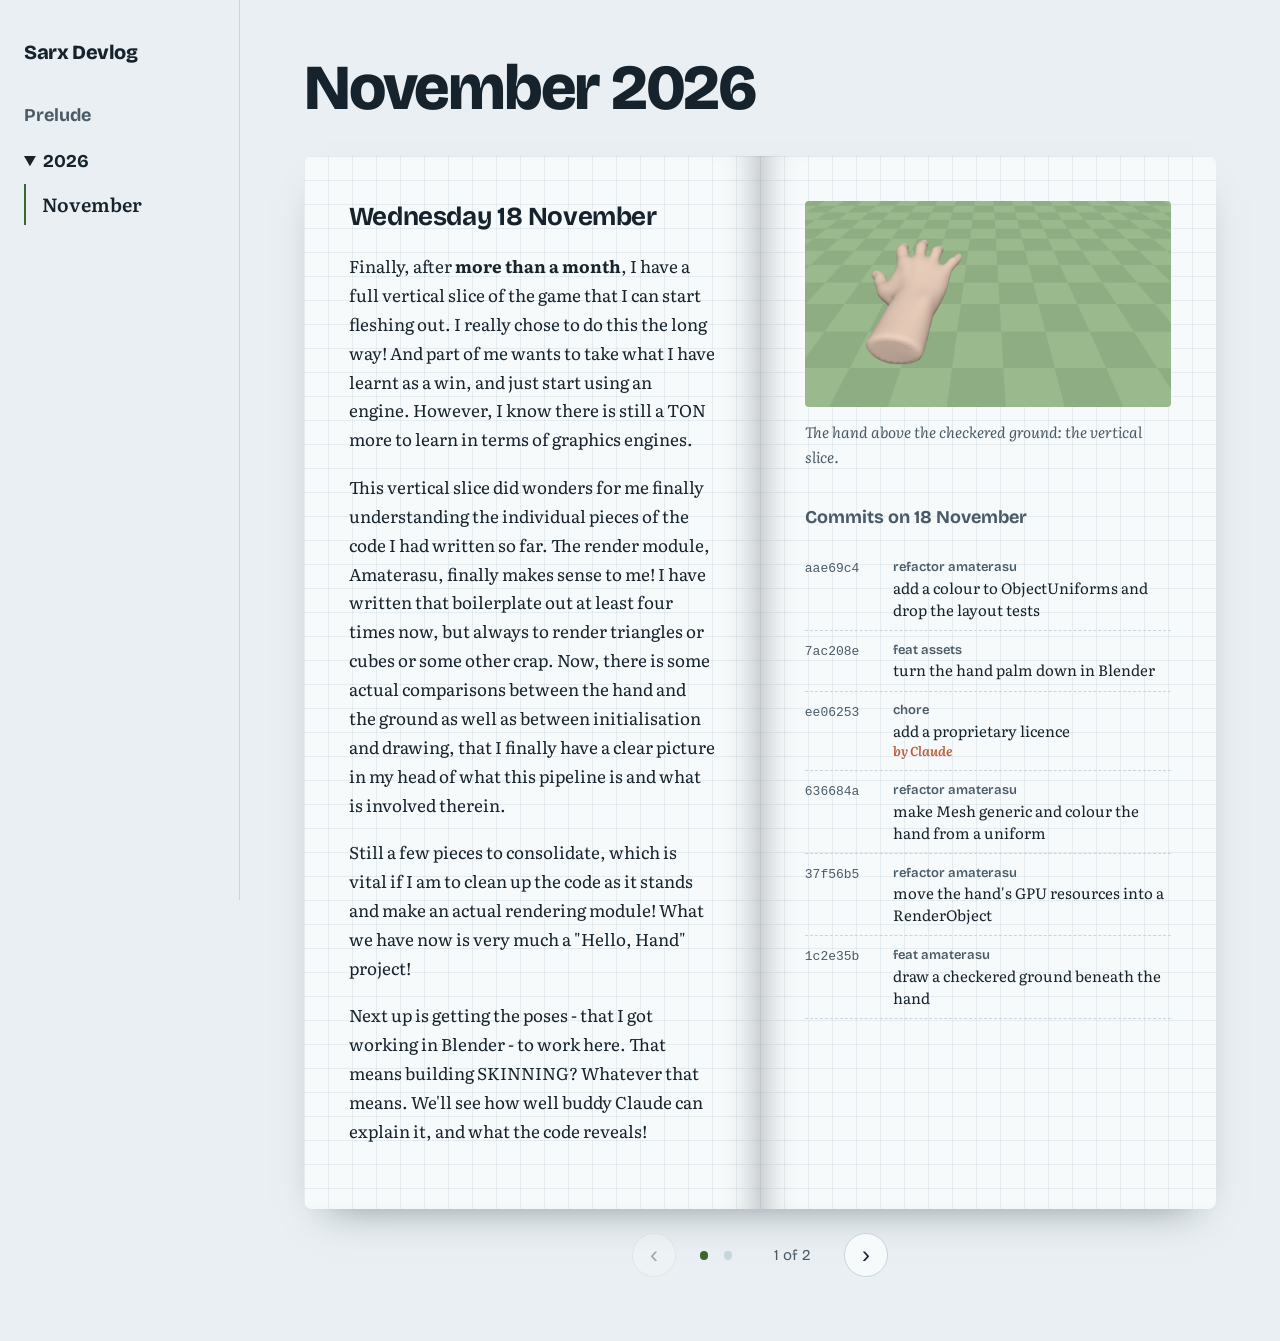
==== log/2026-11.html @ 4a2637cd "feat: publish the Sarx dev log, from the prelude to 19 November 2026" ====
<!doctype html>
<html lang="en-GB">
<head>
    <meta charset="utf-8">
    <meta name="viewport" content="width=device-width, initial-scale=1">
    <title>November 2026 Log</title>
    <meta name="description" content="The Sarx development log for November 2026, one diary entry per day, with that day's commits.">
    <link rel="preconnect" href="https://fonts.googleapis.com">
    <link rel="preconnect" href="https://fonts.gstatic.com" crossorigin>
    <link rel="stylesheet" href="https://fonts.googleapis.com/css2?family=Bricolage+Grotesque:opsz,wght@12..96,400..800&family=Literata:ital,opsz,wght@0,7..72,400..600;1,7..72,400&display=swap">
    <link rel="stylesheet" href="../css/style.css">
    <script src="../data/months.js" defer></script>
    <script src="../data/commits/2026-11.js" defer></script>
    <script src="../js/site.js" defer></script>
    <script src="../js/logbook.js" defer></script>
</head>
<body class="log-page" data-root="../" data-month="2026-11">
    <a class="skip-link" href="#main">Skip to the entries</a>

    <nav class="sidebar" aria-label="Months of the log"></nav>

    <main id="main" class="log-main">
        <h1 class="month-title">November 2026</h1>

        <div class="logbook" data-month="2026-11">
        <article class="entry" id="18" data-date="2026-11-18">
            <p>Finally, after <strong>more than a month</strong>, I have a full vertical slice of the game that I can start fleshing out. I really chose to do this the long way! And part of me wants to take what I have learnt as a win, and just start using an engine. However, I know there is still a TON more to learn in terms of graphics engines.</p>
            <p>This vertical slice did wonders for me finally understanding the individual pieces of the code I had written so far. The render module, Amaterasu, finally makes sense to me! I have written that boilerplate out at least four times now, but always to render triangles or cubes or some other crap. Now, there is some actual comparisons between the hand and the ground as well as between initialisation and drawing, that I finally have a clear picture in my head of what this pipeline is and what is involved therein.</p>
            <p>Still a few pieces to consolidate, which is vital if I am to clean up the code as it stands and make an actual rendering module! What we have now is very much a "Hello, Hand" project!</p>
            <p>Next up is getting the poses - that I got working in Blender - to work here. That means building SKINNING? Whatever that means. We'll see how well buddy Claude can explain it, and what the code reveals!</p>
            <figure>
                <img src="../images/2026-11-18-hand.png" width="1920" height="1080" alt="A pale hand and forearm, fingers spread, floating above an endless green checkered ground.">
                <figcaption>The hand above the checkered ground: the vertical slice.</figcaption>
            </figure>
        </article>

        <article class="entry" id="19" data-date="2026-11-19">
            <p>GTA IV came out today! Not sure much work will be done ;)</p>
        </article>
        </div>
    </main>
</body>
</html>
---- css/style.css ----
/*
 * The palette comes from the first frame that Sarx draws. The sky is the renderer's clear colour,
 * the ground is its two checker greens, and the hand is the colour that the renderer gives the hand.
 * Each value is the sRGB form of the linear colour in the renderer.
 */
:root {
    --sky:          #597c95;
    --sky-high:     #46667c;
    --haze:         #9db4c4;
    --ground-light: #a1c495;
    --ground-dark:  #8daf81;
    --hand:         #edd1bf;

    --paper:        #e9eff2;
    --ink:          #17232c;
    --ink-soft:     #4a5a66;
    --accent:       #3b6630;
    --rule:         #c9d5dc;

    --page:         #f7fafb;
    --page-grid:    rgb(89 124 149 / 0.11);
    --spine:        rgb(23 35 44 / 0.3);
    /* Claude's orange, darkened on light pages so that small text stays readable */
    --claude:       #b85a38;

    --clay:         #b5704a;
    --glass:        #a9dcd8;
    --wood:         #8a5a2e;

    --font-display: "Bricolage Grotesque", "Segoe UI", sans-serif;
    --font-body:    "Literata", Georgia, serif;

    --gutter:       clamp(1rem, 5vw, 4rem);
    --measure:      38rem;

    color-scheme: light dark;
}

@media (prefers-color-scheme: dark) {
    :root:not([data-theme="light"]) {
        --sky-high: #2e4557;
        --paper:    #121b22;
        --ink:      #dce5eb;
        --ink-soft: #9fb0bc;
        --accent:   #a1c495;
        --rule:     #26343f;
        --page:     #18232c;
        --page-grid: rgb(157 180 196 / 0.07);
        --spine:    rgb(0 0 0 / 0.55);
        --claude:   #d97757;
    }
}

:root[data-theme="dark"] {
    --sky-high: #2e4557;
    --paper:    #121b22;
    --ink:      #dce5eb;
    --ink-soft: #9fb0bc;
    --accent:   #a1c495;
    --rule:     #26343f;
    --page:     #18232c;
    --page-grid: rgb(157 180 196 / 0.07);
    --spine:    rgb(0 0 0 / 0.55);
    --claude:   #d97757;
}

/* ========================================================================================== */
/*                                           Base                                             */
/* ========================================================================================== */

*,
*::before,
*::after {
    box-sizing: border-box;
}

html {
    -webkit-text-size-adjust: 100%;
}

body {
    margin: 0;
    background: var(--paper);
    color: var(--ink);
    font-family: var(--font-body);
    font-size: 1.1875rem;
    line-height: 1.65;
    font-optical-sizing: auto;
    overflow-x: hidden;
}

h1,
h2 {
    font-family: var(--font-display);
    font-optical-sizing: auto;
    margin: 0;
}

p {
    margin: 0 0 1.1em;
}

a {
    color: var(--accent);
    text-underline-offset: 0.18em;
}

:focus-visible {
    outline: 3px solid var(--accent);
    outline-offset: 3px;
}

.skip-link {
    position: absolute;
    left: var(--gutter);
    top: -4rem;
    z-index: 10;
    padding: 0.5rem 1rem;
    background: var(--paper);
    color: var(--ink);
    font-family: var(--font-display);
}

.skip-link:focus {
    top: 1rem;
}

/* ========================================================================================== */
/*                                           Hero                                             */
/* ========================================================================================== */

/* The hero repeats the scene that Sarx draws: a sky, and a checkered ground beneath the hand. */
.hero {
    position: relative;
    min-height: max(34rem, 88svh);
    overflow: hidden;
    background: linear-gradient(to bottom, var(--sky-high) 0%, var(--sky) 38%, var(--haze) 58%);
    isolation: isolate;
}

.hero-text {
    position: relative;
    z-index: 2;
    padding: clamp(3rem, 9vh, 6rem) var(--gutter) 0;
    max-width: 72rem;
}

.wordmark {
    color: var(--hand);
    font-size: clamp(5.5rem, 21vw, 15rem);
    font-weight: 800;
    font-variation-settings: "opsz" 96;
    line-height: 0.82;
    letter-spacing: -0.055em;
    margin-left: -0.04em;
}

.lede {
    max-width: 30rem;
    margin-top: clamp(1.25rem, 3vh, 2rem);
    color: #f4f7f9;
    font-size: clamp(1.125rem, 1.6vw, 1.3125rem);
    line-height: 1.55;
}

/* The ground starts at the horizon, 58% of the way down, and fills the rest of the hero. */
.ground {
    position: absolute;
    inset: 58% 0 0;
    z-index: 0;
    perspective: 32rem;
    perspective-origin: 50% 0;
    overflow: hidden;
}

/* The plane stands on the hero's bottom edge, then tips back, so that its far end meets the horizon. */
.ground-plane {
    position: absolute;
    left: -150%;
    right: -150%;
    bottom: 0;
    height: 900%;
    transform-origin: 50% 100%;
    transform: rotateX(76deg);
    background:
        repeating-conic-gradient(var(--ground-light) 0 25%, var(--ground-dark) 0 50%)
        50% 100% / 9rem 9rem;
}

/* The haze softens the far squares into the sky, as distance would. */
.ground::after {
    content: "";
    position: absolute;
    inset: 0;
    background: linear-gradient(to bottom, var(--haze) 0%, rgb(157 180 196 / 0) 45%);
}

/* The script places the shadow under the cursor. It stays still where the script cannot run. */
.hand-shadow {
    position: absolute;
    left: 0;
    top: 0;
    z-index: 1;
    width: 15rem;
    height: 4.5rem;
    margin: -2.25rem 0 0 -7.5rem;
    border-radius: 50%;
    background: radial-gradient(closest-side, rgb(23 45 28 / 0.5), rgb(23 45 28 / 0.28) 55%, rgb(23 45 28 / 0));
    pointer-events: none;
    transform: translate(70vw, calc(max(34rem, 88svh) * 0.8)) scale(0.8);
    will-change: transform;
}

/* ========================================================================================== */
/*                                          Sections                                          */
/* ========================================================================================== */

main {
    padding: clamp(3rem, 8vw, 6rem) var(--gutter) 0;
}

.section {
    display: grid;
    grid-template-columns: minmax(0, 1fr);
    gap: 1rem;
    max-width: 64rem;
    margin: 0 auto;
    padding-bottom: clamp(3rem, 7vw, 5rem);
}

@media (min-width: 56rem) {
    .section {
        grid-template-columns: 15rem minmax(0, var(--measure));
        gap: 3rem;
    }
}

.section h2 {
    font-size: clamp(1.75rem, 3vw, 2.125rem);
    font-weight: 700;
    line-height: 1.15;
    letter-spacing: -0.02em;
}

.section-body {
    max-width: var(--measure);
}

.aside {
    color: var(--ink-soft);
    font-style: italic;
}

/* ---- Materials ---- */

.materials {
    list-style: none;
    margin: 0 0 1.4em;
    padding: 0;
}

.materials li {
    display: flex;
    align-items: center;
    gap: 0.9rem;
    padding: 0.35rem 0;
}

.swatch {
    flex: none;
    width: 1.6rem;
    height: 1.6rem;
    border-radius: 0.4rem;
}

.swatch-clay {
    background: var(--clay);
}

.swatch-glass {
    background: linear-gradient(135deg, #e6f7f5 0%, var(--glass) 45%, #7cc1bc 100%);
    box-shadow: inset 0 0 0 1px rgb(255 255 255 / 0.6);
}

.swatch-wood {
    background: repeating-linear-gradient(100deg, var(--wood) 0 0.3rem, #7a4e26 0.3rem 0.45rem);
}

/* ---- Crates ---- */

.pantheon {
    margin: 1.5rem 0 0;
}

.god {
    padding: 1.1rem 0;
    border-top: 1px solid var(--rule);
}

.god:last-child {
    border-bottom: 1px solid var(--rule);
}

.god dt {
    font-family: var(--font-display);
    font-size: 1.5rem;
    font-weight: 700;
    line-height: 1.2;
}

.god dd {
    margin: 0;
}

.god .domain {
    color: var(--ink-soft);
    font-style: italic;
    font-size: 1rem;
    margin-bottom: 0.35rem;
}

/* ---- The log ---- */

.empty {
    color: var(--ink-soft);
}

.month-list {
    list-style: none;
    margin: 0;
    padding: 0;
}

.month-list a {
    font-family: var(--font-display);
    font-size: 1.5rem;
    font-weight: 700;
}

/* ========================================================================================== */
/*                                         Month page                                         */
/* ========================================================================================== */

.log-page {
    display: grid;
    grid-template-columns: 15rem minmax(0, 1fr);
    min-height: 100vh;
}

/* ---- Sidebar ---- */

.sidebar {
    position: sticky;
    top: 0;
    height: 100vh;
    overflow-y: auto;
    padding: 2.25rem 1.5rem;
    border-right: 1px solid var(--rule);
}

.sidebar-header {
    display: flex;
    align-items: center;
    justify-content: space-between;
    gap: 1rem;
}

.sidebar-home {
    color: var(--ink);
    font-family: var(--font-display);
    font-size: 1.25rem;
    font-weight: 800;
    letter-spacing: -0.02em;
    text-decoration: none;
}

.sidebar-toggle {
    display: none;
}

.sidebar-years {
    margin-top: 2rem;
}

.sidebar-prelude {
    display: block;
    margin-bottom: 1rem;
    color: var(--ink-soft);
    font-family: var(--font-display);
    font-size: 1.125rem;
    font-weight: 700;
    text-decoration: none;
}

.sidebar-prelude:hover,
.sidebar-prelude[aria-current="page"] {
    color: var(--ink);
}

.sidebar details + details {
    margin-top: 1rem;
}

.sidebar summary {
    cursor: pointer;
    font-family: var(--font-display);
    font-size: 1.125rem;
    font-weight: 700;
}

.sidebar ul {
    list-style: none;
    margin: 0.5rem 0 0;
    padding: 0;
}

.sidebar li a {
    display: block;
    padding: 0.3rem 0 0.3rem 1rem;
    border-left: 2px solid var(--rule);
    color: var(--ink-soft);
    text-decoration: none;
}

.sidebar li a:hover {
    color: var(--ink);
}

.sidebar li a[aria-current="page"] {
    border-left-color: var(--accent);
    color: var(--ink);
    font-weight: 600;
}

/* ---- Logbook ---- */

.log-main {
    max-width: 78rem;
    padding: clamp(2rem, 5vw, 3.5rem) var(--gutter) 4rem;
}

.month-title {
    margin-bottom: clamp(1.5rem, 3vw, 2.25rem);
    font-size: clamp(2.5rem, 5vw, 4rem);
    font-weight: 800;
    line-height: 1;
    letter-spacing: -0.035em;
}

/* The book is the one object on the page, so it alone takes a shadow. */
.logbook {
    overflow: hidden;
    border-radius: 0.5rem;
    background: var(--page);
    box-shadow: 0 1.25rem 2.5rem -1.5rem rgb(23 35 44 / 0.5);
}

/* The strip lays the spreads side by side, and snaps to one whole spread at a time. */
.strip {
    display: flex;
    align-items: flex-start;
    overflow-x: auto;
    overflow-y: hidden;
    overscroll-behavior-x: contain;
    scroll-snap-type: x mandatory;
    scrollbar-width: none;
    transition: height 0.3s ease;
}

.strip::-webkit-scrollbar {
    display: none;
}

.strip:focus-visible {
    outline-offset: -3px;
}

/* Each spread is two facing pages of squared paper, shaded towards the spine. */
.spread {
    flex: 0 0 100%;
    display: grid;
    grid-template-columns: 1fr 1fr;
    min-height: 36rem;
    scroll-snap-align: start;
    scroll-snap-stop: always;
    background-image:
        linear-gradient(var(--page-grid) 1px, transparent 1px),
        linear-gradient(90deg, var(--page-grid) 1px, transparent 1px);
    background-size: 1.5rem 1.5rem;
}

.page {
    padding: clamp(1.5rem, 3.5vw, 3rem);
    font-size: 1.0625rem;
    line-height: 1.7;
}

.page-left {
    box-shadow: inset -2rem 0 2rem -1.75rem var(--spine);
}

.page-right {
    box-shadow: inset 2rem 0 2rem -1.75rem var(--spine);
}

.entry-date {
    margin-bottom: 1.25rem;
    font-size: 1.625rem;
    font-weight: 700;
    line-height: 1.2;
    letter-spacing: -0.015em;
}

.page h3 {
    margin: 1.75em 0 0.5em;
    color: var(--ink-soft);
    font-family: var(--font-display);
    font-size: 1.125rem;
    font-weight: 700;
}

/* An undated entry runs its text down the left page, then on to the right, as a book would. */
.spread-flowing {
    grid-template-columns: 1fr;
    background-image:
        linear-gradient(90deg, transparent calc(50% - 2rem), var(--spine) 50%, transparent calc(50% + 2rem)),
        linear-gradient(var(--page-grid) 1px, transparent 1px),
        linear-gradient(90deg, var(--page-grid) 1px, transparent 1px);
    background-size: 100% 100%, 1.5rem 1.5rem, 1.5rem 1.5rem;
}

.page-flow {
    column-count: 2;
    column-gap: clamp(3rem, 7vw, 6rem);
}

.page-flow > .entry-date {
    column-span: all;
}

.page-flow h3 {
    break-after: avoid;
}

.page-right figure {
    margin: 0;
}

.page-right img {
    display: block;
    width: 100%;
    height: auto;
    border-radius: 0.25rem;
}

.page-right figcaption {
    margin-top: 0.75rem;
    color: var(--ink-soft);
    font-size: 0.9375rem;
    font-style: italic;
}

/* ---- Commits ---- */

.commits h3 {
    margin-top: 0;
    margin-bottom: 1rem;
}

/* Separates the commits from a screenshot above them on the same page. */
.page-right figure + .commits {
    margin-top: 2rem;
}

.commits ol {
    list-style: none;
    margin: 0;
    padding: 0;
}

.commits li {
    display: grid;
    grid-template-columns: 4.75rem minmax(0, 1fr);
    column-gap: 0.75rem;
    padding: 0.6rem 0;
    border-bottom: 1px dashed var(--rule);
    font-size: 0.9375rem;
    line-height: 1.45;
}

.commit-hash {
    grid-row: span 3;
    padding-top: 0.15rem;
    color: var(--ink-soft);
    font-family: Consolas, "Cascadia Mono", monospace;
    font-size: 0.8125rem;
}

.commit-kind {
    color: var(--ink-soft);
    font-family: var(--font-display);
    font-size: 0.8125rem;
    font-weight: 600;
}

.commit-agent {
    color: var(--claude);
    font-size: 0.8125rem;
    font-style: italic;
    font-weight: 600;
}

.commits-empty {
    color: var(--ink-soft);
}

/* ---- Controls ---- */

.controls {
    display: flex;
    align-items: center;
    justify-content: center;
    gap: 1rem;
    margin-top: 1.5rem;
}

.turn {
    width: 2.75rem;
    height: 2.75rem;
    border: 1px solid var(--rule);
    border-radius: 50%;
    background: var(--page);
    color: var(--ink);
    font-size: 1.5rem;
    line-height: 1;
    cursor: pointer;
}

.turn:disabled {
    opacity: 0.35;
    cursor: default;
}

.dots {
    display: flex;
    flex-wrap: wrap;
    justify-content: center;
}

.dot {
    width: 1.5rem;
    height: 1.5rem;
    padding: 0;
    border: 0;
    background: none;
    cursor: pointer;
}

.dot::before {
    content: "";
    display: block;
    width: 0.55rem;
    height: 0.55rem;
    margin: auto;
    border-radius: 50%;
    background: var(--rule);
}

.dot[aria-current="true"]::before {
    background: var(--accent);
}

.counter {
    min-width: 4.5rem;
    margin: 0;
    color: var(--ink-soft);
    font-family: var(--font-display);
    font-size: 0.9375rem;
    text-align: center;
}

/* ---- Narrow screens ---- */

/* Below this width, the sidebar folds into a bar above the book, and each spread stacks its pages. */
@media (max-width: 56rem) {
    .log-page {
        display: block;
    }

    .sidebar {
        position: static;
        height: auto;
        padding: 1rem var(--gutter);
        border-right: 0;
        border-bottom: 1px solid var(--rule);
    }

    .sidebar-toggle {
        display: block;
        padding: 0.4rem 0.9rem;
        border: 1px solid var(--rule);
        border-radius: 999px;
        background: none;
        color: var(--ink);
        font-family: var(--font-display);
        font-size: 0.9375rem;
        cursor: pointer;
    }

    .sidebar-years {
        display: none;
        margin-top: 1rem;
    }

    .sidebar.is-open .sidebar-years {
        display: block;
    }

    .spread {
        grid-template-columns: 1fr;
        min-height: 0;
    }

    .page-left,
    .page-right {
        box-shadow: none;
    }

    .page-right {
        border-top: 1px dashed var(--rule);
    }

    .page-flow {
        column-count: 1;
    }

    .spread-flowing {
        background-image:
            linear-gradient(var(--page-grid) 1px, transparent 1px),
            linear-gradient(90deg, var(--page-grid) 1px, transparent 1px);
        background-size: 1.5rem 1.5rem;
    }

    /* The counter alone tells the reader where they are, since a row of dots would wrap here */
    .dots {
        display: none;
    }
}

@media (prefers-reduced-motion: reduce) {
    .strip {
        transition: none;
    }
}

/* ========================================================================================== */
/*                                          Footer                                            */
/* ========================================================================================== */

.footer {
    max-width: 64rem;
    margin: 0 auto;
    padding: 2rem var(--gutter) 3rem;
    color: var(--ink-soft);
    font-size: 1rem;
}
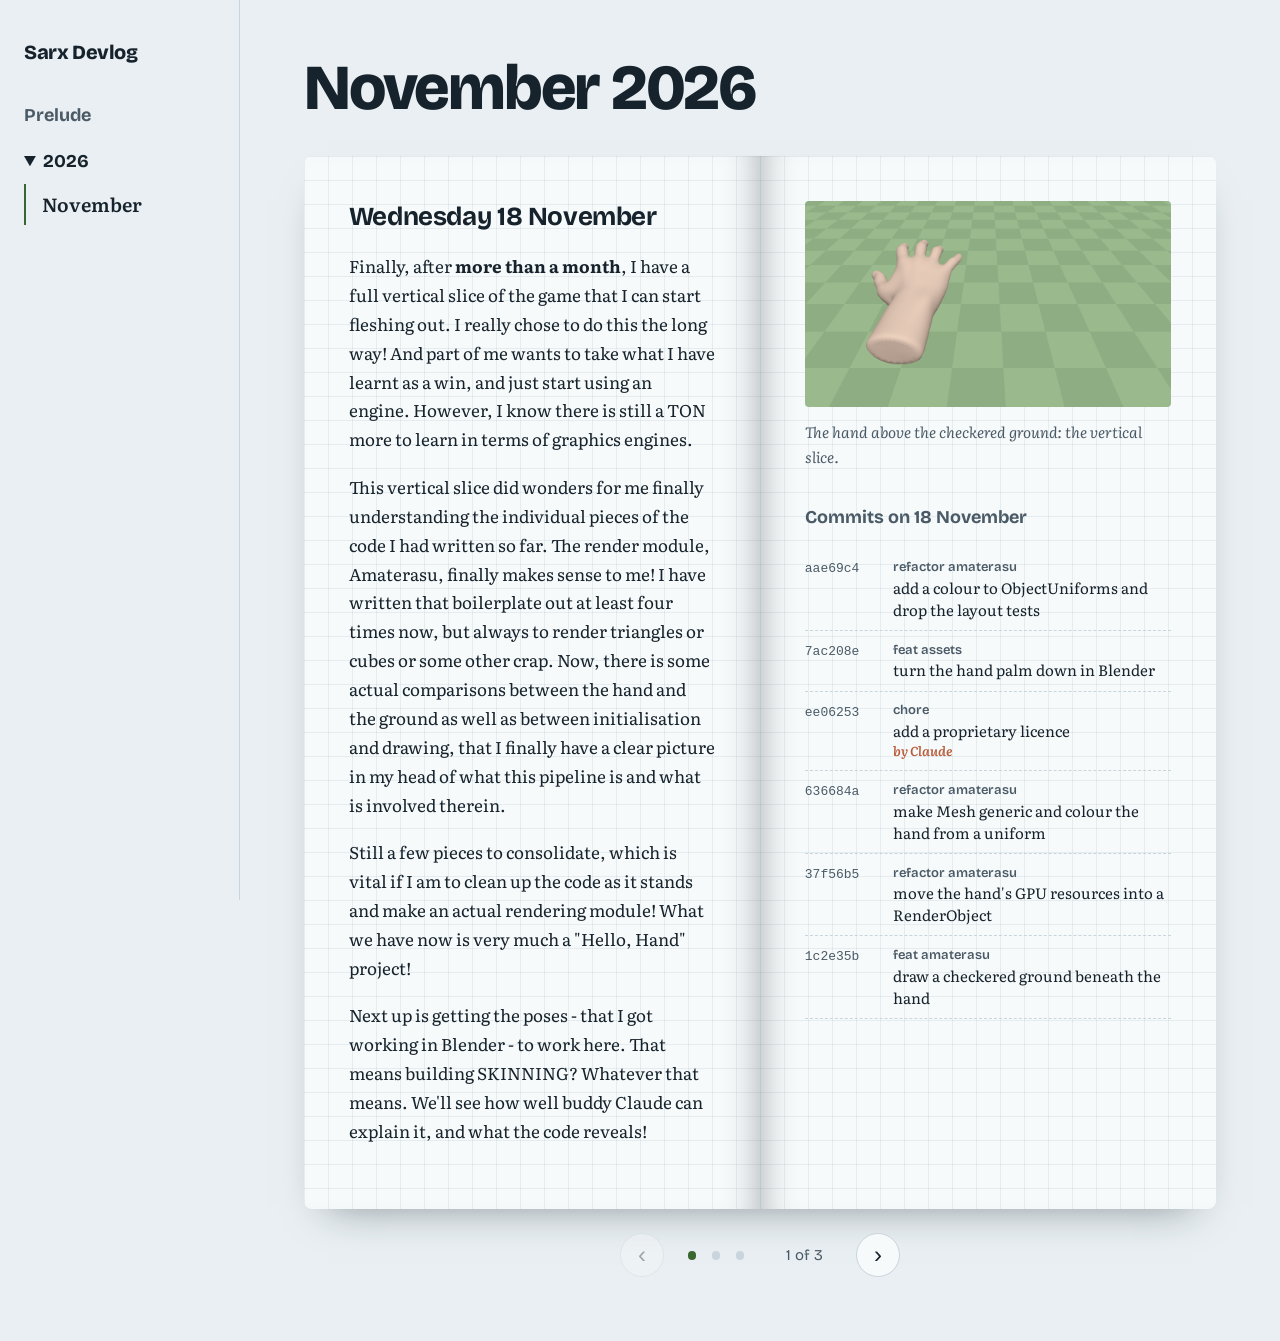
==== commit 131b51ba: "feat: add 20 November 2026, and mark a change of thought with a rule A --- in the diary separates tw" ====
--- a/log/2026-11.html
+++ b/log/2026-11.html
@@ -35,7 +35,31 @@
         </article>
 
         <article class="entry" id="19" data-date="2026-11-19">
-            <p>GTA IV came out today! Not sure much work will be done ;)</p>
+            <p>GTA VI came out today! Not sure much work will be done ;) That RAGE engine really is a marvel!</p>
+            <hr>
+            <p>Alas, quiet a bit of work was done!! I most certainly don't fully understand the skinning kak I just wrote. Buddy Claude did his best to explain it, and I understand enough to push forward.</p>
+            <p>Did some other research and discovered that my stages through which I am reading my models should be optimised. .glb parsing is heavy work, and while we are only doing the hand right now, we are certainly doing more models going forward. Tons more!</p>
+            <p>So, it seems we'll need an intermediate step to turn our .glb files into some other processed format that makes runtime parsing SUPER FAST.</p>
+            <p>There is clearly a strong advantage to understanding the model layout in a file and parsing. Might be worth proper deep dive into all these nuances.</p>
+            <p>Alas, the hand has made good progress today! It moves, albeit not as I envisioned! We'll polish that out tomorrow</p>
+            <figure>
+                <img src="../images/2026-11-19-hand.png" width="1202" height="932" alt="The hand and forearm seen from behind, index finger raised, above the green checkered ground.">
+                <figcaption>The hand bent by its bones: the first skinned pose.</figcaption>
+            </figure>
+        </article>
+
+        <article class="entry" id="20" data-date="2026-11-20">
+            <p>The animation of the hand is first-attempt slop, for sure. I had to distinguish between idle animation poses and action poses. The action poses were far too slow to transition, so I sped them up. This made the idle animation super weird because the hand switched between various idle positions far too quickly.</p>
+            <p>I almost reached for Claude to make the edit, but AI is the one who gave me those initial values, no doubt as a best guess. And despite my win from yesterday, I needed so much help from AI to get the skinning working that it was hard to feel ownership of the code.</p>
+            <p>I refuse to let this codebase become akin to vibe coded kak. So, throwing prompts at Claude and asking it to calibrate something that needs a human eye is exactly the kind of mistake that will lead me down that road.</p>
+            <p>As such, my challenge today is to improve the skinning and the animations without any help from AI. Buddy Claude can fix the docs and tests when I am done!</p>
+            <hr>
+            <p>I've found that our system is currently not expressive (or general?) enough to tweak the animations quite how we want them. The system itself either needs a signature change, or the underlying component data needs transition logic attached.</p>
+            <p>The issue is that we are trying to express two different types of animation transitions with one unflexible <code>posing</code> system. An action pose, and an idle pose. I assume that going forward, many different animations are going to want their own means of rotation. Some might be need fixed transitions and others might need interpolation. I am confident that we can express that in a single system, so that means our underlying data needs a means of expressing transitions!</p>
+            <hr>
+            <p>Not only that, but I see now that the ComponentVec struct I defined in Enki is not sufficient to store bone data. That is to say that the struct was designed with n dimensional data in mind. Position, Velocity, Health etc...</p>
+            <p>Bones are represented as Quats, which are a 4D value. But, a single entity has <em>many</em> bones. Having followed the guidance of buddy Claude yesterday, I have ended up with a <code>ComponentVec</code> holding a series of Rust <code>Vec</code>s. How annoying! I might as well be back in Java with this scattered memory approach!</p>
+            <p>And so, it seems we need a second type of 'column' in our ECS system. One that can hold an unknown number of n dimensional values, like a list of bone rotations. Back to unsafe Rust, <em>gulp</em>!</p>
         </article>
         </div>
     </main>
--- a/css/style.css
+++ b/css/style.css
@@ -519,6 +519,14 @@
     font-weight: 700;
 }
 
+/* Separates two thoughts within one day's entry, where the diary has a "---". */
+.page hr {
+    width: 4rem;
+    margin: 1.75em auto;
+    border: 0;
+    border-top: 1px solid var(--rule);
+}
+
 /* An undated entry runs its text down the left page, then on to the right, as a book would. */
 .spread-flowing {
     grid-template-columns: 1fr;
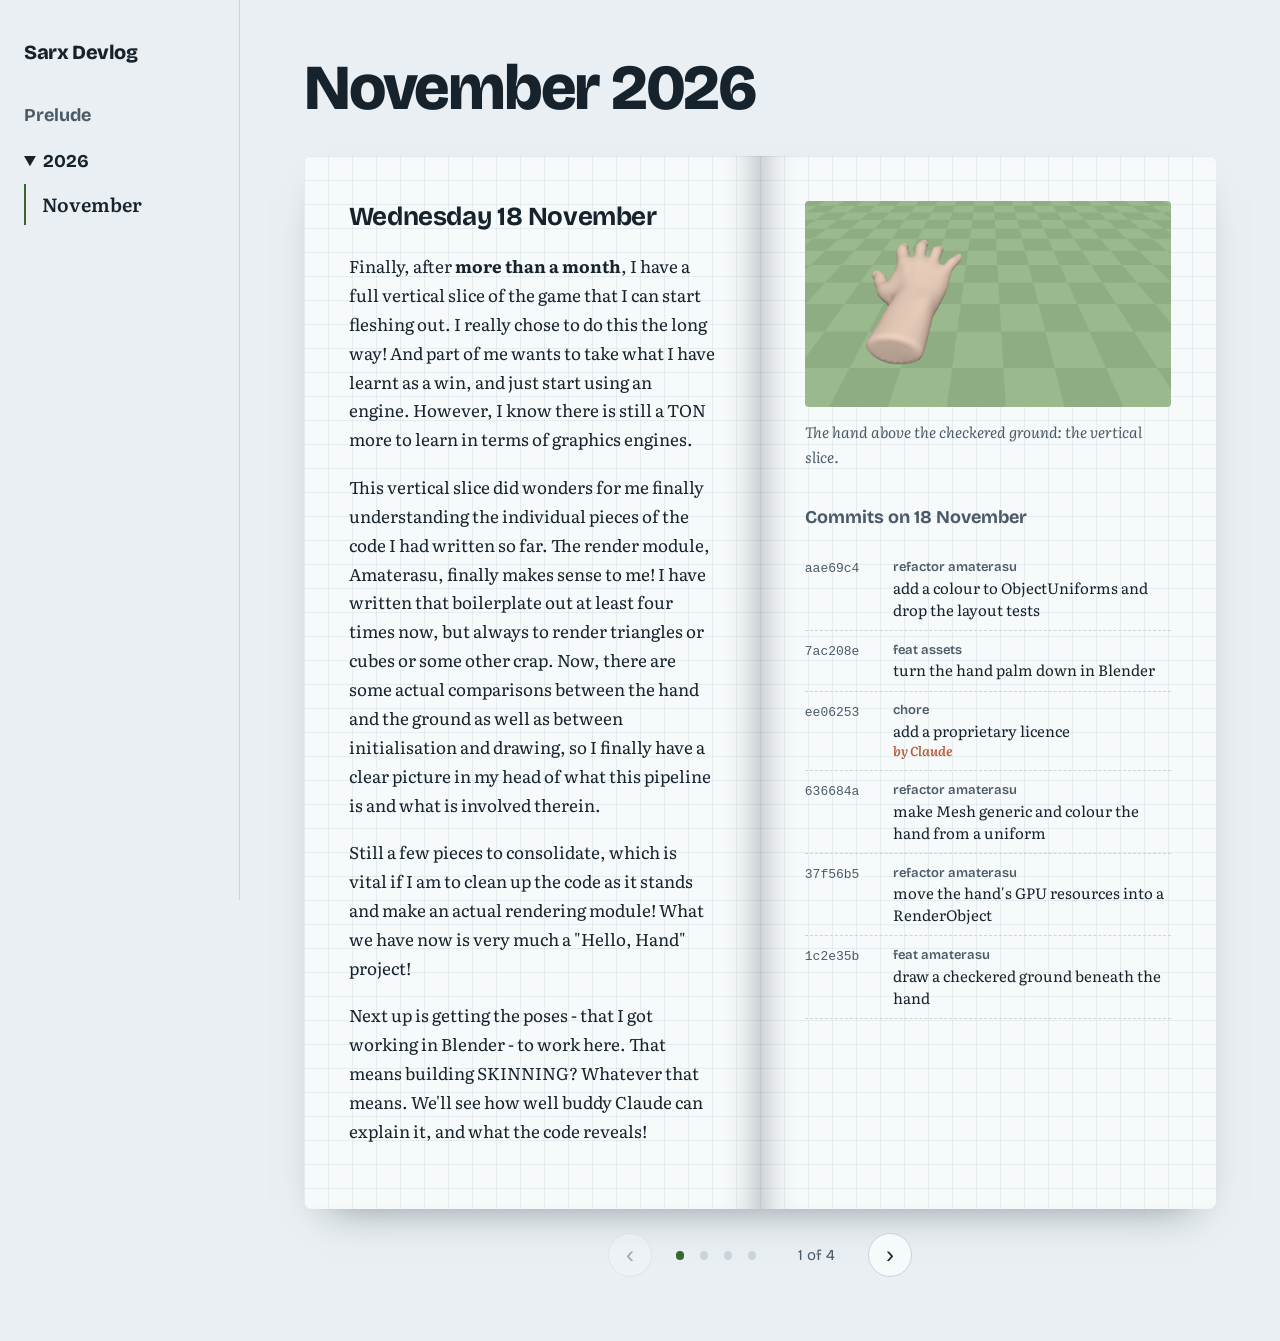
==== commit 5426670e: "feat: add 21 November 2026, and match the diary's corrected wording The diary had its spelling and g" ====
--- a/log/2026-11.html
+++ b/log/2026-11.html
@@ -25,7 +25,7 @@
         <div class="logbook" data-month="2026-11">
         <article class="entry" id="18" data-date="2026-11-18">
             <p>Finally, after <strong>more than a month</strong>, I have a full vertical slice of the game that I can start fleshing out. I really chose to do this the long way! And part of me wants to take what I have learnt as a win, and just start using an engine. However, I know there is still a TON more to learn in terms of graphics engines.</p>
-            <p>This vertical slice did wonders for me finally understanding the individual pieces of the code I had written so far. The render module, Amaterasu, finally makes sense to me! I have written that boilerplate out at least four times now, but always to render triangles or cubes or some other crap. Now, there is some actual comparisons between the hand and the ground as well as between initialisation and drawing, that I finally have a clear picture in my head of what this pipeline is and what is involved therein.</p>
+            <p>This vertical slice did wonders for me finally understanding the individual pieces of the code I had written so far. The render module, Amaterasu, finally makes sense to me! I have written that boilerplate out at least four times now, but always to render triangles or cubes or some other crap. Now, there are some actual comparisons between the hand and the ground as well as between initialisation and drawing, so I finally have a clear picture in my head of what this pipeline is and what is involved therein.</p>
             <p>Still a few pieces to consolidate, which is vital if I am to clean up the code as it stands and make an actual rendering module! What we have now is very much a "Hello, Hand" project!</p>
             <p>Next up is getting the poses - that I got working in Blender - to work here. That means building SKINNING? Whatever that means. We'll see how well buddy Claude can explain it, and what the code reveals!</p>
             <figure>
@@ -37,11 +37,11 @@
         <article class="entry" id="19" data-date="2026-11-19">
             <p>GTA VI came out today! Not sure much work will be done ;) That RAGE engine really is a marvel!</p>
             <hr>
-            <p>Alas, quiet a bit of work was done!! I most certainly don't fully understand the skinning kak I just wrote. Buddy Claude did his best to explain it, and I understand enough to push forward.</p>
-            <p>Did some other research and discovered that my stages through which I am reading my models should be optimised. .glb parsing is heavy work, and while we are only doing the hand right now, we are certainly doing more models going forward. Tons more!</p>
+            <p>Even so, quite a bit of work was done!! I most certainly don't fully understand the skinning kak I just wrote. Buddy Claude did its best to explain it, and I understand enough to push forward.</p>
+            <p>Did some other research and discovered that the stages my models go through when I load them should be optimised. .glb parsing is heavy work, and while we are only doing the hand right now, we will certainly be doing more models going forward. Tons more!</p>
             <p>So, it seems we'll need an intermediate step to turn our .glb files into some other processed format that makes runtime parsing SUPER FAST.</p>
-            <p>There is clearly a strong advantage to understanding the model layout in a file and parsing. Might be worth proper deep dive into all these nuances.</p>
-            <p>Alas, the hand has made good progress today! It moves, albeit not as I envisioned! We'll polish that out tomorrow</p>
+            <p>There is clearly a strong advantage to understanding how a model is laid out in its file, and how to parse it. Might be worth a proper deep dive into all these nuances.</p>
+            <p>Still, the hand has made good progress today! It moves, albeit not as I envisioned! We'll polish that out tomorrow.</p>
             <figure>
                 <img src="../images/2026-11-19-hand.png" width="1202" height="932" alt="The hand and forearm seen from behind, index finger raised, above the green checkered ground.">
                 <figcaption>The hand bent by its bones: the first skinned pose.</figcaption>
@@ -50,16 +50,29 @@
 
         <article class="entry" id="20" data-date="2026-11-20">
             <p>The animation of the hand is first-attempt slop, for sure. I had to distinguish between idle animation poses and action poses. The action poses were far too slow to transition, so I sped them up. This made the idle animation super weird because the hand switched between various idle positions far too quickly.</p>
-            <p>I almost reached for Claude to make the edit, but AI is the one who gave me those initial values, no doubt as a best guess. And despite my win from yesterday, I needed so much help from AI to get the skinning working that it was hard to feel ownership of the code.</p>
-            <p>I refuse to let this codebase become akin to vibe coded kak. So, throwing prompts at Claude and asking it to calibrate something that needs a human eye is exactly the kind of mistake that will lead me down that road.</p>
+            <p>I almost reached for buddy Claude to make the edit, but AI is the one who gave me those initial values, no doubt as a best guess. And despite my win from yesterday, I needed so much help from AI to get the skinning working that it was hard to feel ownership of the code.</p>
+            <p>I refuse to let this codebase become akin to vibe-coded kak. So, throwing prompts at buddy Claude and asking it to calibrate something that needs a human eye is exactly the kind of mistake that will lead me down that road.</p>
             <p>As such, my challenge today is to improve the skinning and the animations without any help from AI. Buddy Claude can fix the docs and tests when I am done!</p>
             <hr>
             <p>I've found that our system is currently not expressive (or general?) enough to tweak the animations quite how we want them. The system itself either needs a signature change, or the underlying component data needs transition logic attached.</p>
-            <p>The issue is that we are trying to express two different types of animation transitions with one unflexible <code>posing</code> system. An action pose, and an idle pose. I assume that going forward, many different animations are going to want their own means of rotation. Some might be need fixed transitions and others might need interpolation. I am confident that we can express that in a single system, so that means our underlying data needs a means of expressing transitions!</p>
+            <p>The issue is that we are trying to express two different types of animation transitions with one inflexible <code>posing</code> system: one for action poses, and one for idle poses. I assume that going forward, many different animations are going to want their own means of rotation. Some might need fixed transitions and others might need interpolation. I am confident that we can express that in a single system, so that means our underlying data needs a means of expressing transitions!</p>
             <hr>
-            <p>Not only that, but I see now that the ComponentVec struct I defined in Enki is not sufficient to store bone data. That is to say that the struct was designed with n dimensional data in mind. Position, Velocity, Health etc...</p>
-            <p>Bones are represented as Quats, which are a 4D value. But, a single entity has <em>many</em> bones. Having followed the guidance of buddy Claude yesterday, I have ended up with a <code>ComponentVec</code> holding a series of Rust <code>Vec</code>s. How annoying! I might as well be back in Java with this scattered memory approach!</p>
-            <p>And so, it seems we need a second type of 'column' in our ECS system. One that can hold an unknown number of n dimensional values, like a list of bone rotations. Back to unsafe Rust, <em>gulp</em>!</p>
+            <p>Not only that, but I see now that the ComponentVec struct I defined in Enki is not sufficient to store bone data. That is to say that the struct was designed with n-dimensional data in mind. Position, Velocity, Health etc.</p>
+            <p>Bones are represented as Quats, which are 4D values. But, a single entity has <em>many</em> bones. Having followed the guidance of buddy Claude yesterday, I have ended up with a <code>ComponentVec</code> holding a series of Rust <code>Vec</code>s. How annoying! I might as well be back in Java with this scattered memory approach!</p>
+            <p>This is the kind of thing that makes working with AI frustrating at times. It helped me build the ECS in a memory-safe and efficient way, only for a later session to completely disregard it and suggest code akin to Java's memory access patterns.</p>
+            <p>If I did not understand the memory access of the Enki module, I could not have spotted this. This has concerning implications for this project, because AI is being used to accommodate my missing knowledge in the various domains of game development that I would otherwise take much more time learning. The biggest domain right now is the Maths, especially in the shaders. I can visualise the matrix operations at a superficial level, and I understand the concept of grouping together various transformations through matrix multiplications. But I have very little experience with doing that by hand, as you would have done in - for example - a university course.</p>
+            <p>Anyway, it seems we need a second type of 'column' in our ECS. One that can hold an unknown number of n-dimensional values, like a list of bone rotations. Back to unsafe Rust, <em>gulp</em>!</p>
+        </article>
+
+        <article class="entry" id="21" data-date="2026-11-21">
+            <p>I do consider myself AI literate, and yet I have fallen prey to the same trap over and over again: trusting AI!</p>
+            <p>It really is difficult to determine where AI does well vs where it's just a salesman. We humans lack a certain consistency in our communication. Listeners can use that to gauge, for example, the confidence someone has when making certain statements. A person might subconsciously add qualifiers to their wording that we - also subconsciously - use to judge how much we trust their statement.</p>
+            <p>People who are aware of that can control this subconscious aspect of speech, which makes them good at deception. AI might as well be the same type of person, albeit without any actual malicious intent.</p>
+            <p>I say this because AI is unhelpfully consistent in its writing. It can state a proven fact and a proven falsehood in the same confident register. Therefore, if you are discussing with AI a problem domain with which you are unfamiliar, it becomes increasingly difficult to tell fact from fiction, or good advice from bad.</p>
+            <p>This is why so much of my time is spent using buddy Claude as a sounding board, instead of just instructing it to write or review my code. But even this only gets you so far!</p>
+            <p>This morning, after finding a failing test in the Hermes crate and investigating it, I found that one of the tests that buddy Claude felt it was appropriate to write was a test that hardcoded the vertex values of the hand.glb file and asserted their existence in the file. This meant that if the asset file changed by a fraction of a decimal, this test would fail.</p>
+            <p>You trust a "PhD intelligence" technology to handle basic unit tests for your codebase and the poes ends up coupling the successful build of your project TO AN INCONSEQUENTIAL DECIMAL NUMBER! Utterly mind-boggling. And it already did this with every <code>expect</code> found in the codebase; asserting the exact ASCII text of the wording. So if I decide, on some arbitrary day, to improve the ambiguous wording in an <code>expect</code> message, I would then have a failing codebase because AI felt it appropriate to assert on the EXACT content of a bloody error message.</p>
+            <p>...but, it's surely my fault. It's not the case that AI cannot produce the code I expect of it, it definitely can, so it must be GIGO!?</p>
         </article>
         </div>
     </main>
